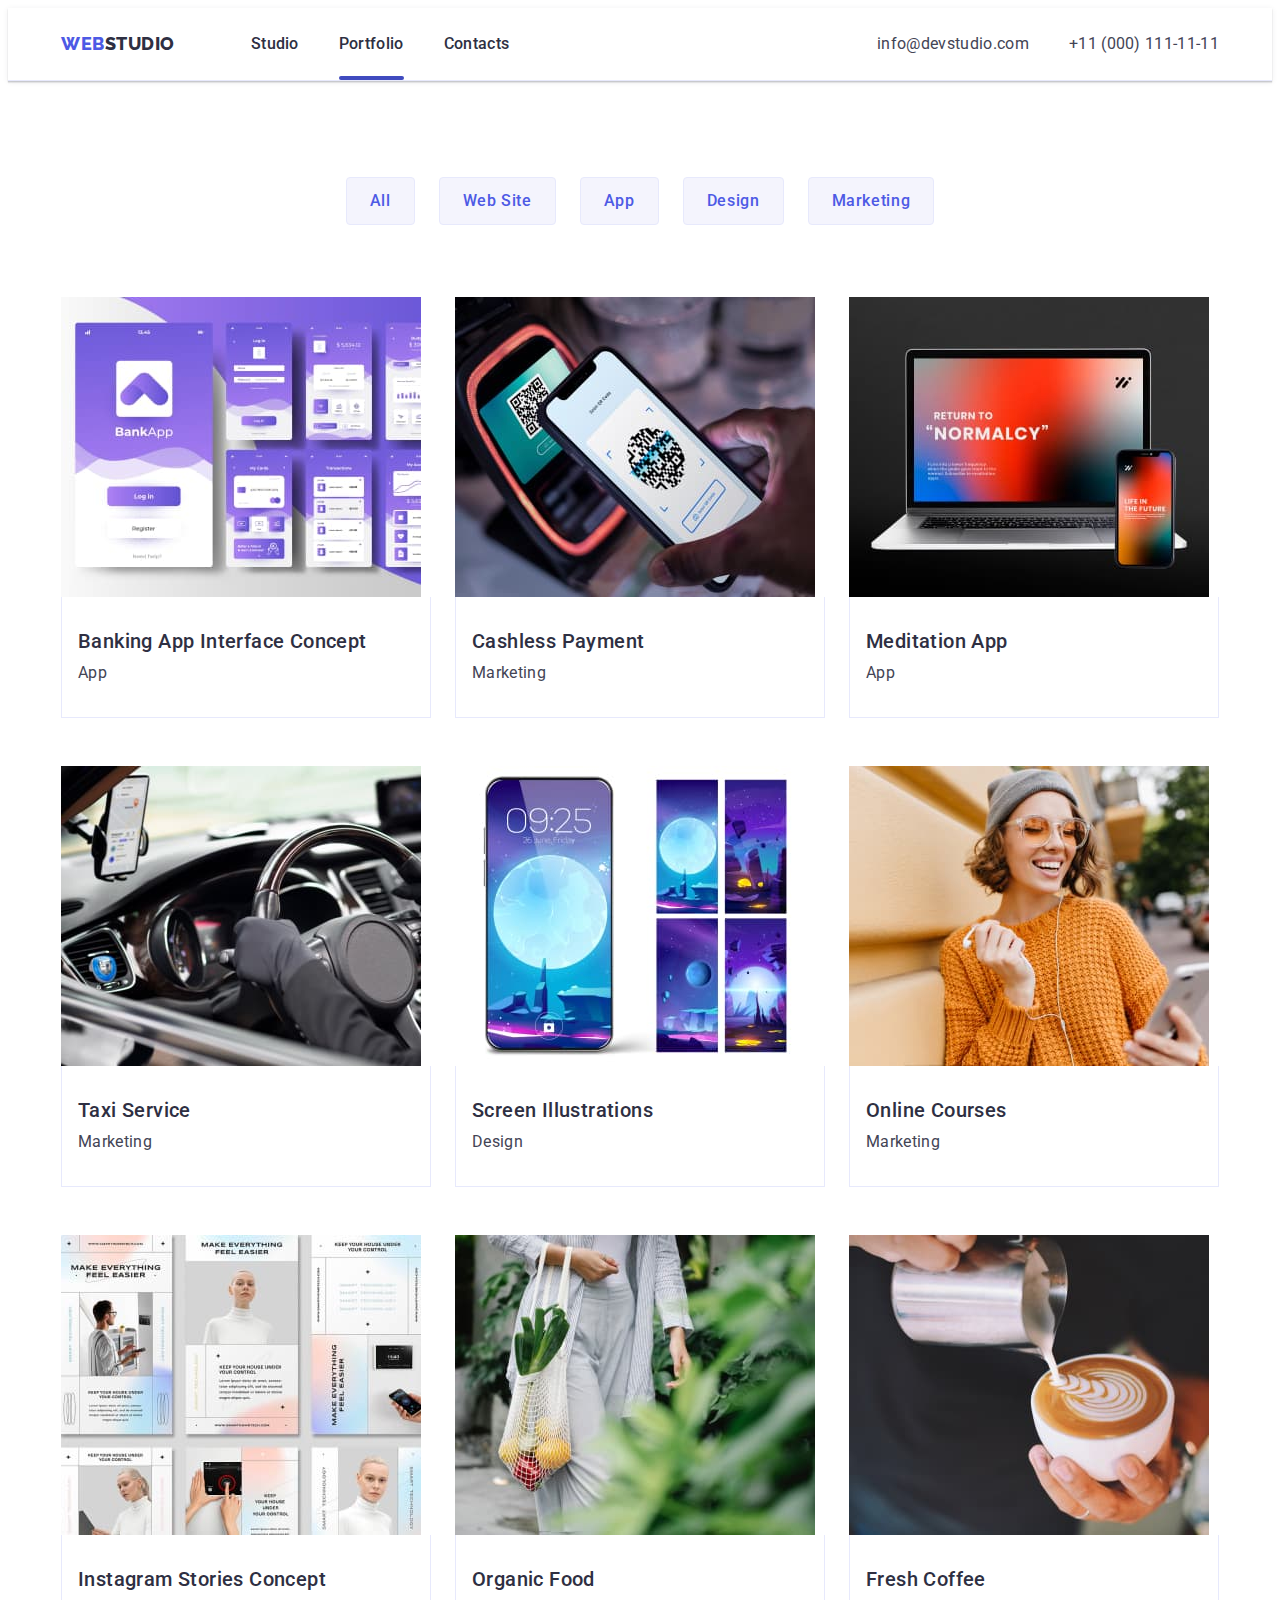
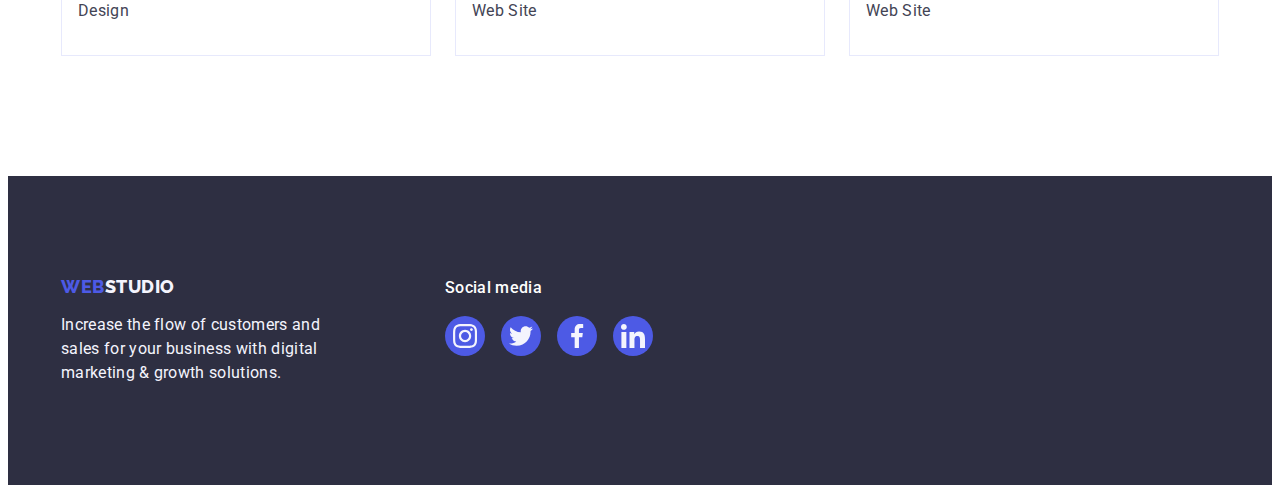
==== portfolio.html @ 175dec2c "Initial commit" ====
<!DOCTYPE html>
<html lang="en">
  <head>
    <meta charset="UTF-8" />
    <meta http-equiv="X-UA-Compatible" content="IE=edge" />
    <meta name="viewport" content="width=device-width, initial-scale=1.0" />
    <title>Document</title>
    <link rel="preconnect" href="https://fonts.googleapis.com" />
    <link rel="preconnect" href="https://fonts.gstatic.com" crossorigin />
    <link
      href="https://fonts.googleapis.com/css2?family=Raleway:wght@800&family=Roboto:wght@400;500;700&display=swap"
      rel="stylesheet"
    />
    <link
      rel="stylesheet"
      href="https://cdnjs.cloudflare.com/ajax/libs/modern-normalize/1.1.0/modern-normalize.min.css"
      integrity="sha512-wpPYUAdjBVSE4KJnH1VR1HeZfpl1ub8YT/NKx4PuQ5NmX2tKuGu6U/JRp5y+Y8XG2tV+wKQpNHVUX03MfMFn9Q=="
      crossorigin="anonymous"
      referrerpolicy="no-referrer"
    />
    <link rel="stylesheet" href="./css/style.css" />
  </head>
  <body>
    <!-- Header -->

    <header class="header">
      <div class="header-container container">
        <nav class="header-nav">
          <a class="logo" href="./index.html">
            Web<span class="span-logo">Studio</span>
          </a>

          <ul class="header-list list">
            <li class="header-item">
              <a class="header-link" href="./index.html">Studio</a>
            </li>
            <li class="header-item">
              <a class="header-link current" href="./portfolio.html"
                >Portfolio</a
              >
            </li>
            <li class="header-item">
              <a class="header-link" href="">Contacts</a>
            </li>
          </ul>
        </nav>

        <address class="contacts" style="font-style: normal">
          <ul class="contacts-list list">
            <li class="contacts-item">
              <a class="contacts-link link" href="mailto:info@devstudio.com"
                >info@devstudio.com</a
              >
            </li>
            <li class="contacts-item">
              <a class="contacts-link link" href="tel:+110001111111"
                >+11 (000) 111-11-11</a
              >
            </li>
          </ul>
        </address>
      </div>
    </header>

    <!-- Site nav -->

    <main>
      <section class="site-nav">
        <div class="container">
          <h1 hidden>Our projects</h1>
          <ul class="btn-nav list">
            <li>
              <button class="list-btn" type="button">All</button>
            </li>
            <li>
              <button class="list-btn" type="button">Web Site</button>
            </li>
            <li>
              <button class="list-btn" type="button">App</button>
            </li>
            <li>
              <button class="list-btn" type="button">Design</button>
            </li>
            <li>
              <button class="list-btn" type="button">Marketing</button>
            </li>
          </ul>

          <!-- Portfolio -->

          <ul class="portfolio-list list">
            <li class="portfolio-item">
              <a class="portfolio-link link" href="">
                <div class="wrapper">
                  <img
                    src="./images/portfolio/banking_app.jpg"
                    alt="Banking interface"
                    width="360"
                  />
                  <div class="over">
                    <p>
                      14 Stylish and User-Friendly App Design Concepts · Task
                      Manager App · Calorie Tracker App · Exotic Fruit Ecommerce
                      App · Cloud Storage App
                    </p>
                  </div>
                </div>
                <div class="name-app-portfolio">
                  <h2 class="title-portfolio">Banking App Interface Concept</h2>
                  <p class="description">App</p>
                </div>
              </a>
            </li>
            <li class="portfolio-item">
              <a class="portfolio-link link" href="">
                <div class="wrapper">
                  <img
                    src="./images/portfolio/cashless_payment.jpg"
                    alt="Payment by phone"
                    width="360"
                  />
                  <div class="over">
                    <p>
                      14 Stylish and User-Friendly App Design Concepts · Task
                      Manager App · Calorie Tracker App · Exotic Fruit Ecommerce
                      App · Cloud Storage App
                    </p>
                  </div>
                </div>
                <div class="name-app-portfolio">
                  <h2 class="title-portfolio">Cashless Payment</h2>
                  <p class="description">Marketing</p>
                </div>
              </a>
            </li>
            <li class="portfolio-item">
              <a class="portfolio-link link" href="">
                <div class="wrapper">
                  <img
                    src="./images/portfolio/meditation_app.jpg"
                    alt="Phone and laptop"
                    width="360"
                  />
                  <div class="over">
                    <p>
                      14 Stylish and User-Friendly App Design Concepts · Task
                      Manager App · Calorie Tracker App · Exotic Fruit Ecommerce
                      App · Cloud Storage App
                    </p>
                  </div>
                </div>
                <div class="name-app-portfolio">
                  <h2 class="title-portfolio">Meditation App</h2>
                  <p class="description">App</p>
                </div>
              </a>
            </li>
            <li class="portfolio-item">
              <a class="portfolio-link link" href="">
                <div class="wrapper">
                  <img
                    src="./images/portfolio/taxi_service.jpg"
                    alt="Car interior"
                    width="360"
                  />
                  <div class="over">
                    <p>
                      14 Stylish and User-Friendly App Design Concepts · Task
                      Manager App · Calorie Tracker App · Exotic Fruit Ecommerce
                      App · Cloud Storage App
                    </p>
                  </div>
                </div>
                <div class="name-app-portfolio">
                  <h2 class="title-portfolio">Taxi Service</h2>
                  <p class="description">Marketing</p>
                </div>
              </a>
            </li>
            <li class="portfolio-item">
              <a class="portfolio-link link" href="">
                <div class="wrapper">
                  <img
                    src="./images/portfolio/screen_illstrations.jpg"
                    alt="Phone wallpaper"
                    width="360"
                  />
                  <div class="over">
                    <p>
                      14 Stylish and User-Friendly App Design Concepts · Task
                      Manager App · Calorie Tracker App · Exotic Fruit Ecommerce
                      App · Cloud Storage App
                    </p>
                  </div>
                </div>
                <div class="name-app-portfolio">
                  <h2 class="title-portfolio">Screen Illustrations</h2>
                  <p class="description">Design</p>
                </div>
              </a>
            </li>
            <li class="portfolio-item">
              <a class="portfolio-link link" href="">
                <div class="wrapper">
                  <img
                    src="./images/portfolio/online_courses.jpg"
                    alt="A girl with a phone"
                    width="360"
                  />
                  <div class="over">
                    <p>
                      14 Stylish and User-Friendly App Design Concepts · Task
                      Manager App · Calorie Tracker App · Exotic Fruit Ecommerce
                      App · Cloud Storage App
                    </p>
                  </div>
                </div>
                <div class="name-app-portfolio">
                  <h2 class="title-portfolio">Online Courses</h2>
                  <p class="description">Marketing</p>
                </div>
              </a>
            </li>
            <li class="portfolio-item">
              <a class="portfolio-link link" href="">
                <div class="wrapper">
                  <img
                    src="./images/portfolio/instagram_stories_concept.jpg"
                    alt="An example of Instagram stories"
                    width="360"
                  />
                  <div class="over">
                    <p>
                      14 Stylish and User-Friendly App Design Concepts · Task
                      Manager App · Calorie Tracker App · Exotic Fruit Ecommerce
                      App · Cloud Storage App
                    </p>
                  </div>
                </div>
                <div class="name-app-portfolio">
                  <h2 class="title-portfolio">Instagram Stories Concept</h2>
                  <p class="description">Design</p>
                </div>
              </a>
            </li>
            <li class="portfolio-item">
              <a class="portfolio-link link" href="">
                <div class="wrapper">
                  <img
                    src="./images/portfolio/organic_food.jpg"
                    alt="Food in a bag"
                    width="360"
                  />
                  <div class="over">
                    <p>
                      14 Stylish and User-Friendly App Design Concepts · Task
                      Manager App · Calorie Tracker App · Exotic Fruit Ecommerce
                      App · Cloud Storage App
                    </p>
                  </div>
                </div>
                <div class="name-app-portfolio">
                  <h2 class="title-portfolio">Organic Food</h2>
                  <p class="description">Web Site</p>
                </div>
              </a>
            </li>
            <li class="portfolio-item">
              <a class="portfolio-link link" href="">
                <div class="wrapper">
                  <img
                    src="./images/portfolio/fresh_coffee.jpg"
                    alt="Making coffee"
                    width="360"
                  />
                  <div class="over">
                    <p>
                      14 Stylish and User-Friendly App Design Concepts · Task
                      Manager App · Calorie Tracker App · Exotic Fruit Ecommerce
                      App · Cloud Storage App
                    </p>
                  </div>
                </div>
                <div class="name-app-portfolio">
                  <h2 class="title-portfolio">Fresh Coffee</h2>
                  <p class="description">Web Site</p>
                </div>
              </a>
            </li>
          </ul>
        </div>
      </section>
    </main>

    <!-- Footer -->

    <footer class="footer">
      <div class="joint-footer-container container">
        <div class="container1">
          <a class="footer-logo link" href="./index.html"
            >Web<span class="footer-logo-span">Studio</span></a
          >
          <p class="footer-subtitle">
            Increase the flow of customers and sales for your business with
            digital marketing & growth solutions.
          </p>
        </div>
        <div class="container2">
          <p class="media">Social media</p>
          <ul class="footer-socials">
            <li class="footer-socials-item">
              <a
                class="footer-socials-link"
                href=""
                target="_blank"
                rel="noopener noreferrer"
              >
                <svg class="footer-socials-icon" width="24" height="24">
                  <use href="./images/icons.svg#instagram"></use>
                </svg>
              </a>
            </li>
            <li class="footer-socials-item">
              <a
                class="footer-socials-link"
                href=""
                target="_blank"
                rel="noopener noreferrer"
              >
                <svg class="footer-socials-icon" width="24" height="24">
                  <use href="./images/icons.svg#twitter"></use>
                </svg>
              </a>
            </li>
            <li class="footer-socials-item">
              <a
                class="footer-socials-link"
                href=""
                target="_blank"
                rel="noopener noreferrer"
              >
                <svg class="footer-socials-icon" width="24" height="24">
                  <use href="./images/icons.svg#facebook"></use>
                </svg>
              </a>
            </li>
            <li class="footer-socials-item">
              <a
                class="footer-socials-link"
                href=""
                target="_blank"
                rel="noopener noreferrer"
              >
                <svg class="footer-socials-icon" width="24" height="24">
                  <use href="./images/icons.svg#linkedin"></use>
                </svg>
              </a>
            </li>
          </ul>
        </div>
      </div>
    </footer>
  </body>
</html>
---- css/style.css ----
/* Header */
/* Color logo "WEB" - #4D5AE5 */
/* Color logo "STUDIO" - #2E2F42 */
/* Color nav - #2E2F42 */
/* Color address info - #2E2F42 */

/* Hero image */
/* Color h1 - #FFFFFF */
/* Color butt - #F4F4FD */
/* Background color - #2E2F42 */

/* Section1 */
/* Color h2 section 1 - #2E2F42 */
/* Color p section 1 - #434455 */

/* Section2 */
/* Color h2 section 2 - #2E2F42 */

/* Section3 */
/* Color h2 section 3 - #2E2F42 */
/* Color name cection 3 - #2E2F42 */
/* Color p section 3 - #434455 */
/* Background color - #F4F4FD */

/* Footer */
/* Color text footer - #F4F4FD */
/* Background color - #2E2F42 */

:root {
    --accent-color: #2E2F42;
    --primary-font: 'Roboto', sans-serif;
    --secondary-font: 'Raleway', sans-serif;
}

.body {
    font-family: var(--primary-font);
    color: #434455;
    background-color: #ffffff;
}

/* Reset */

h1,
h2,
h3,
h4,
h5,
h6,
p {
    margin: 0;
}

ul,
ol {
    margin: 0;
    padding: 0;
    list-style: none;
}

img {
    display: block;
}

a {
    text-decoration: none;
}

/**
  |============================
  | Header
  |============================
*/
/* header */
.header {
    border-bottom: 1px solid #e7e9fc;
    box-shadow: 0px 2px 1px rgba(46, 47, 66, 0.08), 0px 1px 1px rgba(46, 47, 66, 0.16), 0px 1px 6px rgba(46, 47, 66, 0.08);
    z-index: 100;
}

/* div */
.header-container {
    display: flex;
    align-items: center;
}

.container {
    margin-right: auto;
    margin-left: auto;
    max-width: 1158px;
    padding-left: 15px;
    padding-right: 15px;
}

/* nav */
.header-nav {
    display: flex;
    align-items: center;
}

/* a */
.logo {
    margin-right: 76px;
    font-family: var(--secondary-font);
    font-style: normal;
    font-weight: 800;
    font-size: 18px;
    line-height: 1.17;
    display: flex;
    align-items: center;
    letter-spacing: 0.03em;
    text-transform: uppercase;
    color: #4D5AE5;
    text-decoration: none;
}

.span-logo {
    display: inline-block;
    color: #2E2F42;
}

/* ul */
.header-list {
    display: flex;
}

/* li */

.header-item:not(:last-child) {
    margin-right: 40px;
}

/* a */
.header-link {
    padding-top: 24px;
    padding-bottom: 24px;
    display: block;
    font-family: var(--primary-font);
    font-style: normal;
    font-weight: 500;
    font-size: 16px;
    line-height: 1.5;
    letter-spacing: 0.02em;
    color: #2E2F42;

    transition-duration: 250ms;
    transition-timing-function: cubic-bezier(0.4, 0, 0.2, 1);
}

.header-link:hover,
.header-link:focus {
    color: #404BBF;
}

.current {
    position: relative;
}

.current::after {
    content: '';
    position: absolute;
    left: 0;
    bottom: 0;
    display: block;
    width: 100%;
    height: 4px;
    background-color: #404BBF;
    border-radius: 2px;
}

/* address */
.contacts {
    margin-left: auto;
}

/* ul */
.contacts-list {
    display: flex;
    gap: 40px;
}

/* a */
.contacts-link {
    font-family: var(--primary-font);
    font-style: normal;
    font-weight: 400;
    font-size: 16px;
    line-height: 1.5;
    letter-spacing: 0.02em;
    color: #434455;

    transition-duration: 250ms;
    transition-timing-function: cubic-bezier(0.4, 0, 0.2, 1);
}

.contacts-link:hover,
.contacts-link:focus {
    color: #404BBF;
}

/**
  |============================
  | Hero Title
  |============================
*/
/* section */
.hero {
    max-width: 1440px;
    margin: 0 auto;
    padding-top: 188px;
    padding-bottom: 188px;

    text-align: center;
    background-color: var(--accent-color);

    background-image:
        linear-gradient(rgba(46, 47, 66, 0.7),
            rgba(46, 47, 66, 0.7)),
        url(../images/hero/people_office.jpg);
    background-repeat: no-repeat;
    background-position: center;
    background-size: cover;
}

/* h1 */
.hero-title {
    max-width: 496px;
    margin-left: auto;
    margin-right: auto;
    margin-bottom: 48px;
    font-family: var(--primary-font);
    font-style: normal;
    font-weight: 700;
    font-size: 56px;
    line-height: 1.07;
    letter-spacing: 0.02em;
    color: #FFFFFF;
}

/* button */
.modal-btn {
    margin: auto;
    box-shadow: 0px 4px 4px rgba(0, 0, 0, 0.15);
    text-align: center;
    display: block;
    min-width: 169px;
    border-radius: 4px;
    padding: 16px 32px;
    border: none;

    font-family: var(--primary-font);
    font-style: normal;
    font-weight: 500;
    font-size: 16px;
    line-height: 1.5;
    align-items: center;
    letter-spacing: 0.04em;
    color: #FFFFFF;
    background-color: #4D5AE5;
    cursor: pointer;

    transition-duration: 250ms;
    transition-timing-function: cubic-bezier(0.4, 0, 0.2, 1);
}

.modal-btn:hover,
.modal-btn:focus {
    background-color: #404BBF;
    color: #FFFFFF;
}

/**
  |============================
  | About us
  |============================
*/
/* section */
.about {
    padding-top: 120px;
    padding-bottom: 120px;
}

/* ul */
.about-list {
    display: flex;
    justify-content: space-between;
    gap: 24px;
}

/* div */
.svg {
    display: flex;
    align-items: center;
    justify-content: center;
    height: 112px;
    background-color: #F4F4FD;
    border-radius: 4px;
    margin-bottom: 8px;
}

/* h3 */
.about-name {
    margin-bottom: 8px;
    font-family: var(--primary-font);
    font-style: normal;
    font-weight: 500;
    font-size: 20px;
    line-height: 24px;
    letter-spacing: 0.02em;
    color: var(--accent-color);
}

/* p */
.info {
    width: 264px;
    font-family: var(--primary-font);
    font-style: normal;
    font-weight: 400;
    font-size: 16px;
    line-height: 24px;
    letter-spacing: 0.02em;
    color: #434455;
}

/**
  |============================
  | Projects
  |============================
*/
/* section */
.projects {
    padding-bottom: 120px;
}

/* h2 */
.projects-team {
    margin-bottom: 72px;
    font-family: var(--primary-font);
    font-style: normal;
    font-weight: 700;
    font-size: 36px;
    line-height: 1.11;
    text-align: center;
    letter-spacing: 0.02em;
    text-transform: capitalize;
    color: var(--accent-color);
}

/* ul */
.projects-list__team {
    gap: 24px;
    display: flex;
}

/**
  |============================
  | Team
  |============================
*/
/* section */
.team {
    padding-bottom: 120px;
    padding-top: 120px;
    background-color: #F4F4FD;
}

/* h2 */
.team-title {
    margin-bottom: 72px;
    font-family: var(--primary-font);
    font-style: normal;
    font-weight: 700;
    font-size: 36px;
    line-height: 1.11;
    text-align: center;
    letter-spacing: 0.02em;
    text-transform: capitalize;
    color: var(--accent-color);
}

/* ul */
.team-list {
    gap: 24px;
    padding-top: 72px;
    display: flex;
    justify-content: space-between;
}

/* li */
.team-item {
    box-shadow: 0px 1px 6px rgba(46, 47, 66, 0.08), 0px 1px 1px rgba(46, 47, 66, 0.16), 0px 2px 1px rgba(46, 47, 66, 0.08);
    border-radius: 0px 0px 4px 4px;
    background-color: #FFFFFF;
    width: 264px;
}

/* div */
.worker-wrapper {
    padding: 32px 0;
    border-radius: 0px 0px 4px 4px;
}

/* h3 */
.name-worker {
    margin-bottom: 8px;
    font-family: var(--primary-font);
    font-style: normal;
    font-weight: 500;
    font-size: 20px;
    line-height: 24px;
    text-align: center;
    letter-spacing: 0.02em;
    color: var(--accent-color);
}

/* p */
.info-name-worker {
    font-family: var(--primary-font);
    font-style: normal;
    font-weight: 400;
    font-size: 16px;
    line-height: 24px;
    text-align: center;
    letter-spacing: 0.02em;
    color: #434455;
}

/* ul */
.socials {
    margin-top: 8px;
    display: flex;
    gap: 24px;
    justify-content: center;
}

/* a */
.socials-link {
    display: flex;
    align-items: center;
    justify-content: center;
    width: 40px;
    height: 40px;
    background-color: #4D5AE5;
    border-radius: 50%;
    color: #F4F4FD;

    transition-duration: 250ms;
    transition-timing-function: cubic-bezier(0.4, 0, 0.2, 1);
}

.socials-link:hover,
.socials-link:focus {
    background-color: #404BBF;
    color: #F4F4FD;
}

/* svg */
.socials-icon {
    fill: currentColor;
}

/**
  |============================
  | Customer
  |============================
*/
/* section */
.customers {
    padding-top: 120px;
    padding-bottom: 120px;

}

/* h2 */
.customers-title {
    margin-bottom: 72px;

    font-family: var(--primary-font);
    font-style: normal;
    font-weight: 700;
    font-size: 36px;
    line-height: 1.1;

    text-align: center;
    letter-spacing: 0.02em;
    text-transform: capitalize;

    color: #2E2F42;
}

/* ul */
.customers-list {
    display: flex;
    gap: 24px
}

/* a */
.customers-link {
    display: flex;
    justify-content: center;
    width: 168px;
    height: 88px;
    align-items: center;
    border: 1px solid #8E8F99;
    border-radius: 4px;
    color: #8e8f99;

    transition-duration: 250ms;
    transition-timing-function: cubic-bezier(0.4, 0, 0.2, 1);
}

.customers-link:hover,
.customers-link:focus {
    border-color: #404BBF;
    color: #404BBF;
}

/* svg */
.customers-icon {
    fill: currentColor;
}

/**
  |============================
  | Footer
  |============================
*/
/* footer */
.footer {
    padding-top: 100px;
    padding-bottom: 100px;
    font-family: var(--primary-font);
    font-style: normal;
    font-weight: 400;
    font-size: 16px;
    line-height: 24px;
    letter-spacing: 0.02em;
    color: #F4F4FD;
    background-color: var(--accent-color);
}

/* div */
.joint-footer-container {
    display: flex;
    gap: 120px;
    align-items: baseline;
}

/* p */
.media {
    margin-bottom: 16px;
    font-weight: 500;
    color: #ffffff;
}

/* ul */
.footer-socials {
    display: flex;
    gap: 16px;
}

/* a */
.footer-socials-link {
    display: flex;
    align-items: center;
    justify-content: center;
    width: 40px;
    height: 40px;
    background-color: #4D5AE5;
    border-radius: 50%;
    color: #F4F4FD;

    transition-duration: 250ms;
    transition-timing-function: cubic-bezier(0.4, 0, 0.2, 1);
}

.footer-socials-link:hover,
.footer-socials-link:focus {
    background-color: #31D0AA;
    color: #F4F4FD;
}

/* svg */
.footer-socials-icon {
    fill: currentColor;
}

/* a */
.footer-logo {
    margin-bottom: 16px;
    font-family: var(--secondary-font);
    font-style: normal;
    font-weight: 800;
    font-size: 18px;
    line-height: 1.17;
    display: inline-block;
    align-items: center;
    letter-spacing: 0.03em;
    text-transform: uppercase;
    color: #4D5AE5;
    text-decoration: none;
}

/* span */
.footer-logo-span {
    color: #F4F4FD;
}

/* p */
.footer-subtitle {
    max-width: 264px;
}

/**
  |============================
  | Portfolio
  |============================
*/
/**
  |============================
  | Site nav
  |============================
*/
/* section */
.site-nav {
    margin: auto;
    padding-top: 96px;
    padding-bottom: 120px;
}

/* ul */
.btn-nav {
    margin-bottom: 72px;
    display: flex;
    justify-content: center;
    gap: 24px;
}

/* button */
.list-btn {
    padding-top: 11px;
    padding-bottom: 11px;
    padding-left: 23px;
    padding-right: 23px;

    border: 1px solid #E7E9FC;
    border-radius: 4px;
    font-family: var(--primary-font);
    font-style: normal;
    font-weight: 500;
    font-size: 16px;
    line-height: 24px;
    display: flex;
    align-items: center;
    text-align: center;
    letter-spacing: 0.04em;
    background-color: #F4F4FD;
    color: #4D5AE5;
    cursor: pointer;

    transition-duration: 250ms;
    transition-timing-function: cubic-bezier(0.4, 0, 0.2, 1);
}


.list-btn:hover,
.list-btn:focus {
    background-color: #404BBF;
    color: #FFFFFF;
    border: 1px solid transparent;

    box-shadow: 0px 3px 1px rgba(0, 0, 0, 0.1), 0px 2px 1px rgba(0, 0, 0, 0.08), 0px 2px 2px rgba(0, 0, 0, 0.12);
}


/**
  |============================
  | Portfolio
  |============================
*/
/* ul */
.portfolio-list {
    display: flex;
    flex-wrap: wrap;
    gap: 48px 24px;
    justify-content: center;
}

/* li */
.portfolio-item {
    width: calc((100% - 48px) / 3);
}

/* a */
.portfolio-link {
    display: block;
    transition-duration: 250ms;
    transition-timing-function: cubic-bezier(0.4, 0, 0.2, 1);
}

.portfolio-link:hover,
.portfolio-link:focus {
    box-shadow: 0px 1px 6px rgba(46, 47, 66, 0.08), 0px 1px 1px rgba(46, 47, 66, 0.16), 0px 2px 1px rgba(46, 47, 66, 0.08);
}

/* div */
.wrapper {
    position: relative;
    overflow: hidden;
}

/* over */
.over {
    font-family: var(--primary-font);
    font-style: normal;
    font-weight: 400;
    font-size: 16px;
    line-height: 24px;
    letter-spacing: 0.02em;
    color: #F4F4FD;

    position: absolute;
    width: 100%;
    height: 100%;
    top: 0;
    left: 0;
    padding: 40px 32px 164px 32px;
    transform: translateY(100%);
    transition: transform 250ms cubic-bezier(0.4, 0, 0.2, 1), background-color 250ms cubic-bezier(0.4, 0, 0.2, 1);
}

.portfolio-link:hover .over,
.portfolio-link:focus .over {
    transform: translateY(0);
    background-color: #4D5AE5;
}

/* div */
.name-app-portfolio {
    padding: 32px 16px;
    border: 1px solid #e7e9fc;
    border-top: none;
}

/* h2 */
.title-portfolio {
    margin-bottom: 8px;
    font-family: var(--primary-font);
    font-style: normal;
    font-weight: 500;
    font-size: 20px;
    line-height: 1.2;
    letter-spacing: 0.02em;
    color: var(--accent-color);
}

/* p */
.description {
    font-family: var(--primary-font);
    font-style: normal;
    font-weight: 400;
    font-size: 16px;
    line-height: 1.5;
    letter-spacing: 0.02em;
    color: #434455;
}

/**
  |============================
  | Modal window
  |============================
*/
/* div */
.backdrop {
    position: fixed;
    top: 0;
    left: 0;
    z-index: 1000;

    width: 100%;
    height: 100%;

    background-color: rgba(46, 47, 66, 0.4);

    transition: opacity 250ms linear, visibility 250ms linear;
}

.backdrop.is-hidden {
    opacity: 0;
    visibility: hidden;
    pointer-events: none;
}

/* div */
.modal {
    position: absolute;
    top: 50%;
    left: 50%;
    transform: translate(-50%, -50%) scale(1);
    opacity: 1;

    max-width: 408px;
    width: 100%;
    min-height: 576px;

    background: #FCFCFC;
    box-shadow: 0px 1px 1px rgba(0, 0, 0, 0.14), 0px 1px 3px rgba(0, 0, 0, 0.12), 0px 2px 1px rgba(0, 0, 0, 0.2);
    border-radius: 4px;


    transition-duration: 250ms;
    transition-timing-function: cubic-bezier(0.4, 0, 0.2, 1);
}

.backdrop.is-hidden .modal {
    transform: translate(-50%, -50%) scale(0.3);
    opacity: 0;
}

/* button */
.close-modal {
    position: absolute;
    top: 20px;
    right: 20px;

    display: flex;
    align-items: center;
    justify-content: center;
    width: 23px;
    height: 23px;
    padding: 0;

    border-radius: 50%;
    background: #E7E9FC;
    border: 1px solid rgba(0, 0, 0, 0.1);
    transition: fill;
    transition-duration: 250ms;
    transition-timing-function: cubic-bezier(0.4, 0, 0.2, 1);
}

.close-modal:hover,
.close-modal:focus {
    background-color: #404BBF;
    fill: #FFFFFF;
    cursor: pointer;
}

/* THE END */
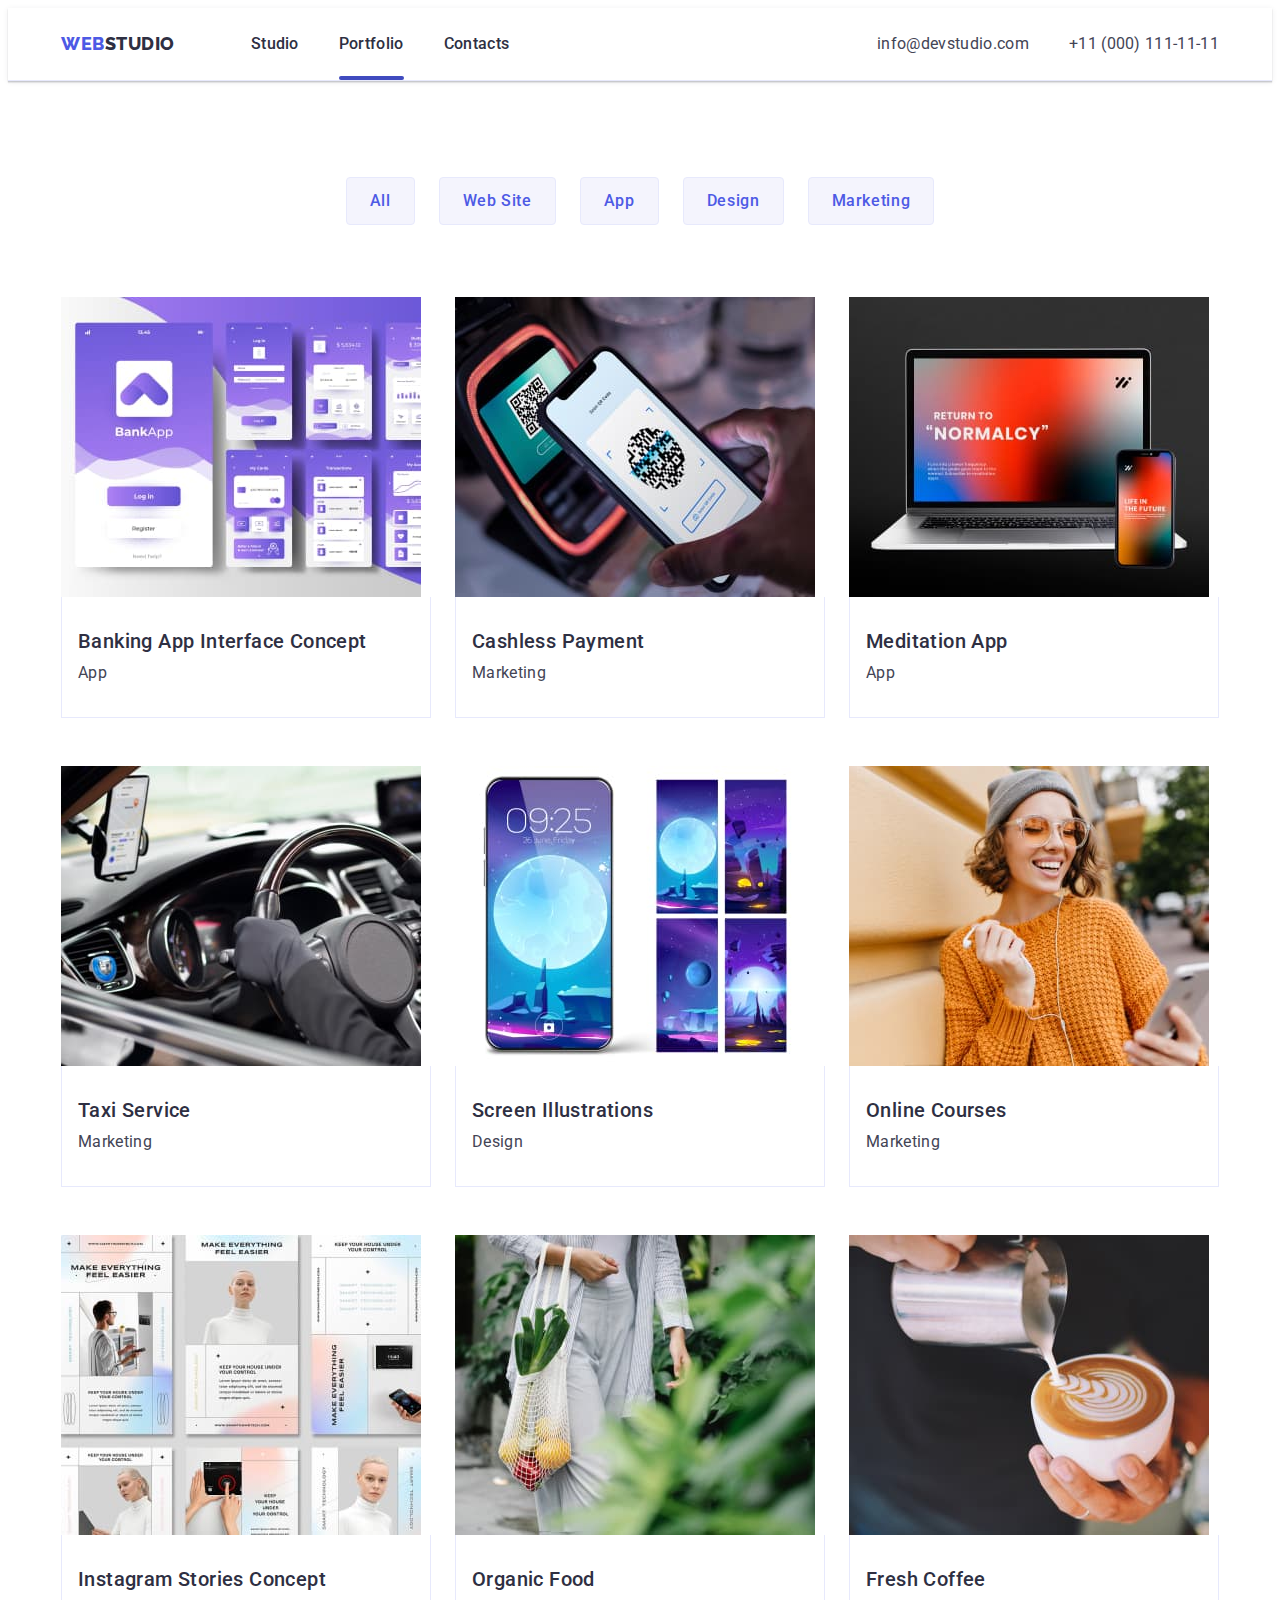
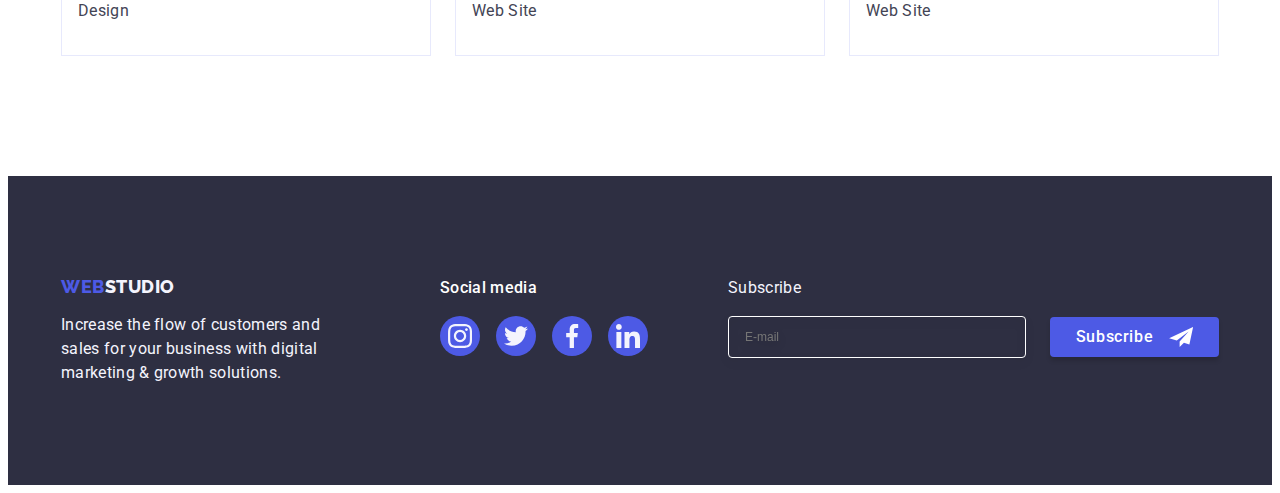
==== commit cdcf28e8: "fix footer" ====
--- a/portfolio.html
+++ b/portfolio.html
@@ -358,6 +358,24 @@
             </li>
           </ul>
         </div>
+        <div class="container3">
+          <p class="footer-subs">Subscribe</p>
+          <form class="footer-subs-form" name="subs-form">
+            <input
+              class="input-footer-email"
+              type="email"
+              name="email"
+              required
+              placeholder="E-mail"
+            />
+            <button class="footer-subs-btn modal-btn" type="submit">
+              Subscribe
+              <svg class="footer-subs-icon" width="24" height="20">
+                <use href="./images/icons.svg#subs"></use>
+              </svg>
+            </button>
+          </form>
+        </div>
       </div>
     </footer>
   </body>
--- a/css/style.css
+++ b/css/style.css
@@ -541,7 +541,6 @@
 /* div */
 .joint-footer-container {
     display: flex;
-    gap: 120px;
     align-items: baseline;
 }
 
@@ -608,6 +607,66 @@
 /* p */
 .footer-subtitle {
     max-width: 264px;
+}
+
+/* div */
+.container2 {
+    margin-left: 120px;
+}
+
+/* div */
+.container3 {
+    position: relative;
+    margin-left: 80px;
+}
+
+/* p */
+.footer-subs {
+    margin-bottom: 16px;
+}
+
+/* form */
+.footer-subs-form {
+    position: relative;
+    display: flex;
+    gap: 24px;
+}
+
+/* input */
+.input-footer-email {
+    width: 264px;
+    height: 40px;
+    padding: 0 16px;
+
+    font-size: 12px;
+
+    outline: none;
+    border: 1px solid #FFFFFF;
+    filter: drop-shadow(0px 4px 4px rgba(0, 0, 0, 0.15));
+    border-radius: 4px;
+    background-color: transparent;
+}
+
+/* button */
+
+.footer-subs-btn {
+    display: flex;
+    flex-direction: row;
+    justify-content: center;
+    align-items: center;
+    padding: 8px 24px;
+    gap: 16px;
+
+
+    letter-spacing: 0.04em;
+
+    background: #4D5AE5;
+    border-radius: 4px;
+}
+
+.footer-subs-icon {
+    top: 10px;
+    right: 24px;
 }
 
 /**
@@ -797,6 +856,7 @@
     left: 50%;
     transform: translate(-50%, -50%) scale(1);
     opacity: 1;
+    padding: 72px 24px 24px 24px;
 
     max-width: 408px;
     width: 100%;
@@ -819,8 +879,8 @@
 /* button */
 .close-modal {
     position: absolute;
-    top: 20px;
-    right: 20px;
+    top: 24px;
+    right: 24px;
 
     display: flex;
     align-items: center;
@@ -844,4 +904,172 @@
     cursor: pointer;
 }
 
-/* THE END */+/* strong */
+.modal-wind-title {
+    display: block;
+    margin-bottom: 16px;
+
+    font-family: var(--primary-font);
+    font-style: normal;
+    font-weight: 500;
+    font-size: 16px;
+    line-height: 24px;
+
+    text-align: center;
+    letter-spacing: 0.02em;
+
+    color: #2E2F42;
+}
+
+/* div */
+.modal-wind-field {
+    position: relative;
+    margin-bottom: 8px;
+}
+
+/* label */
+.modal-wind-label {
+    display: block;
+    margin-bottom: 4px;
+
+    font-family: var(--primary-font);
+    font-style: normal;
+    font-weight: 400;
+    font-size: 12px;
+    line-height: 14px;
+    letter-spacing: 0.04em;
+    color: #8E8F99;
+}
+
+/* input */
+.modal-wind-input {
+    width: 100%;
+    height: 40px;
+    padding: 0 38px;
+
+    outline: transparent;
+    border: 1px solid rgba(46, 47, 66, 0.4);
+    border-radius: 4px;
+
+    transition-duration: 250ms;
+    transition-timing-function: cubic-bezier(0.4, 0, 0.2, 1);
+}
+
+.modal-wind-input:focus {
+    border: 1px solid #4D5AE5;
+}
+
+/* svg */
+.modal-wind-icon {
+    position: absolute;
+    left: 16px;
+    bottom: 8px;
+
+    fill: #2E2F42;
+    pointer-events: none;
+
+    transition-duration: 250ms;
+    transition-timing-function: cubic-bezier(0.4, 0, 0.2, 1);
+}
+
+.modal-wind-input:focus+.modal-wind-icon {
+    fill: #4D5AE5;
+}
+
+/* textarea */
+.modal-wind-message {
+    width: 100%;
+    height: 120px;
+    padding-top: 8px;
+    padding-left: 11px;
+    font-size: 12px;
+    line-height: 14px;
+
+    letter-spacing: 0.04em;
+
+    resize: none;
+    outline: transparent;
+    border: 1px solid rgba(46, 47, 66, 0.4);
+    border-radius: 4px;
+
+    transition-duration: 250ms;
+    transition-timing-function: cubic-bezier(0.4, 0, 0.2, 1);
+}
+
+.modal-wind-message:placeholder-shown {
+    color: rgba(46, 47, 66, 0.4);
+}
+
+.modal-wind-message:focus {
+    border: 1px solid #4D5AE5;
+}
+
+/* input */
+.modal-wind-privacy {
+    appearance: none;
+}
+
+/* label */
+.modal-wind-agreement {
+    display: flex;
+    align-items: center;
+    gap: 8px;
+
+    margin-bottom: 24px;
+}
+
+/* span */
+.modal-wind-desc {
+    font-family: var(--primary-font);
+    font-style: normal;
+    font-weight: 400;
+    font-size: 12px;
+    line-height: 14px;
+
+    letter-spacing: 0.04em;
+
+    color: #8E8F99;
+}
+
+/* a */
+.modal-wind-link {
+    color: #4D5AE5;
+    text-decoration: underline;
+}
+
+/* button */
+.modal-wind-btn {
+    display: block;
+    margin: 0 auto;
+}
+
+/**
+  |============================
+  | Checkbox
+  |============================
+*/
+/* svg */
+.modal-wind-checkbox {
+    cursor: pointer;
+}
+
+/* use */
+.icon-default {
+    opacity: 1;
+    transition-duration: 250ms;
+    transition-timing-function: cubic-bezier(0.4, 0, 0.2, 1);
+}
+
+.icon-click {
+    opacity: 0;
+    transition-duration: 250ms;
+    transition-timing-function: cubic-bezier(0.4, 0, 0.2, 1);
+}
+
+.modal-wind-privacy:checked+.modal-wind-checkbox>.icon-default {
+    opacity: 0;
+}
+
+.modal-wind-privacy:checked+.modal-wind-checkbox>.icon-click {
+    opacity: 1;
+}